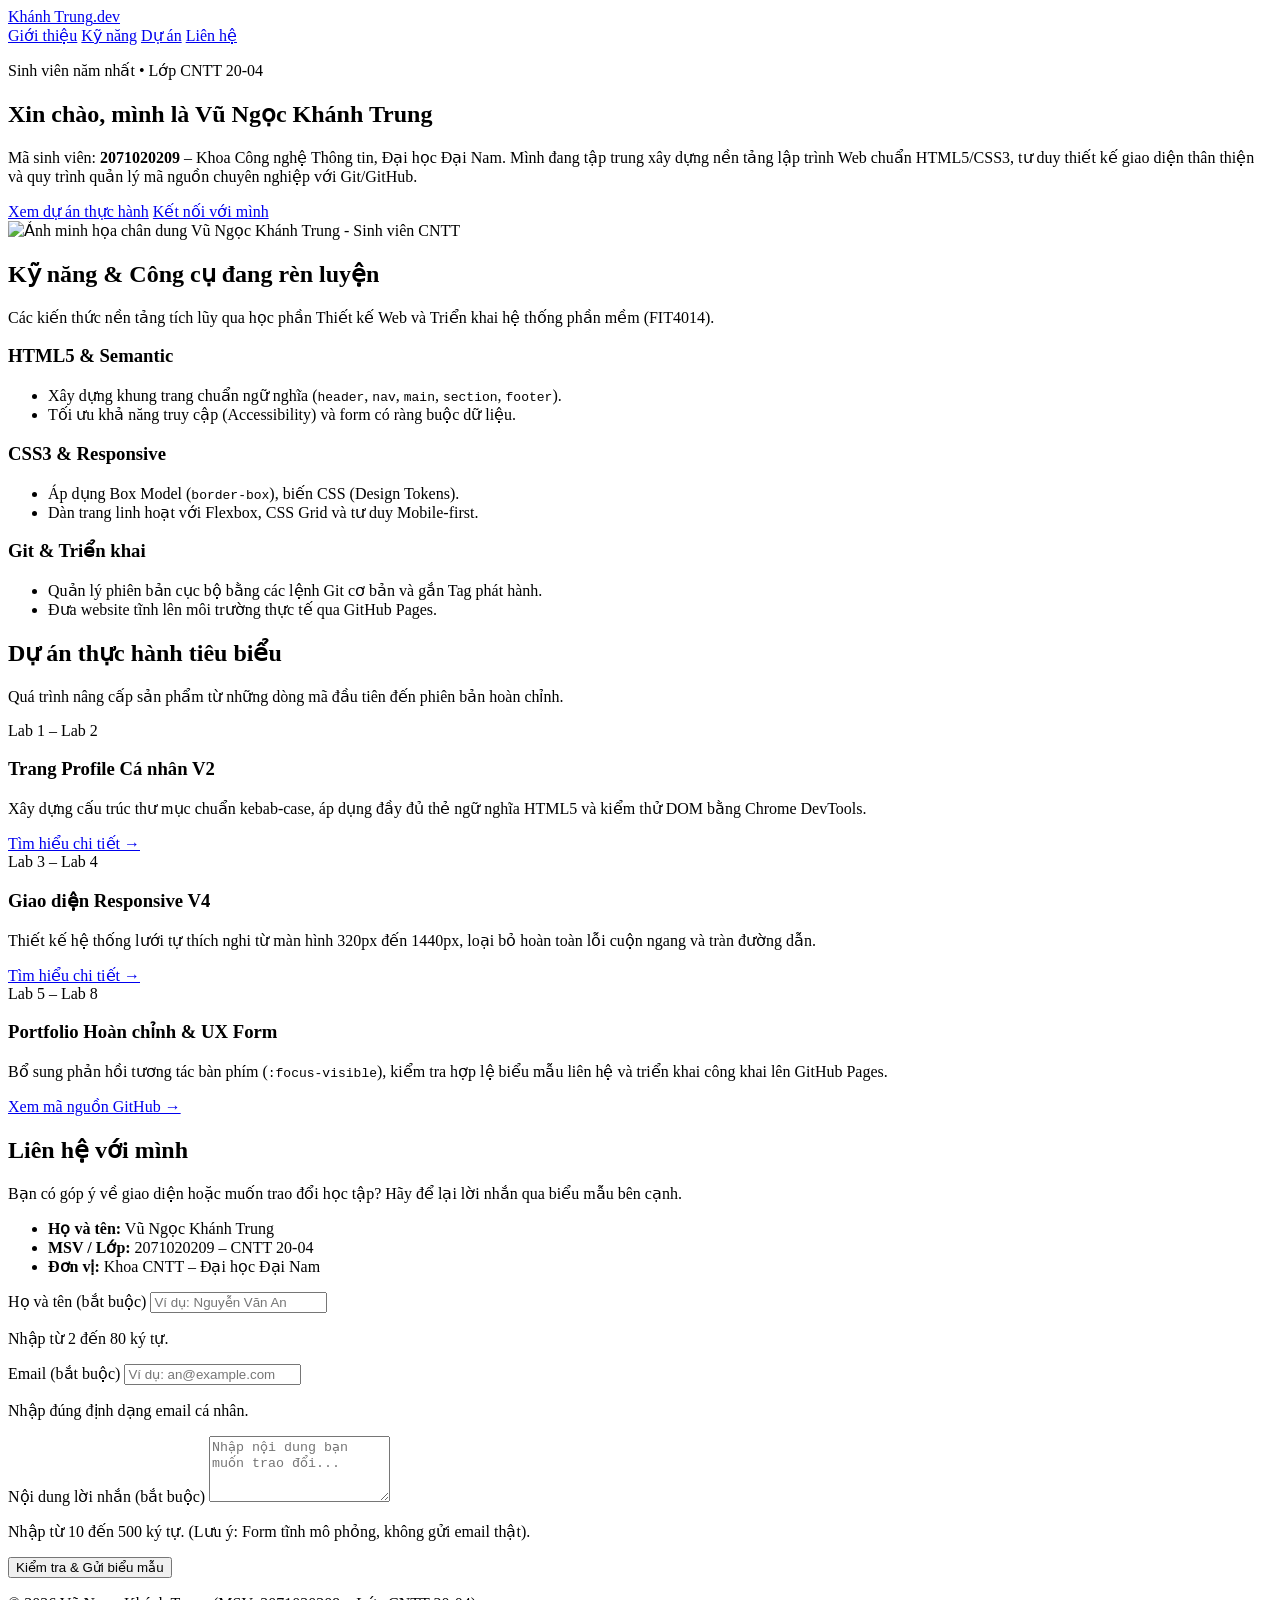
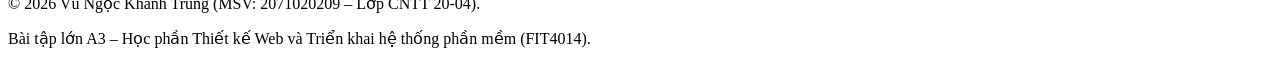
==== index.html @ afe4d945 "Add files via upload" ====
<!DOCTYPE html>
<html lang="vi">
<head>
  <meta charset="UTF-8">
  <meta name="viewport" content="width=device-width, initial-scale=1.0">
  <title>Vũ Ngọc Khánh Trung | Portfolio Sinh viên CNTT</title>
  <link rel="stylesheet" href="css/style.css">
</head>
<body>
  <!-- Vùng đầu trang & Điều hướng -->
  <header class="site-header">
    <div class="container header-inner">
      <a href="index.html" class="brand">Khánh Trung<span class="accent">.dev</span></a>
      <nav class="site-nav" aria-label="Điều hướng chính">
        <a href="#gioi-thieu">Giới thiệu</a>
        <a href="#ky-nang">Kỹ năng</a>
        <a href="#du-an">Dự án</a>
        <a href="#lien-he">Liên hệ</a>
      </nav>
    </div>
  </header>

  <!-- Vùng nội dung chính -->
  <main>
    <!-- Phần 1: Giới thiệu bản thân -->
    <section id="gioi-thieu" class="hero section">
      <div class="container hero-inner">
        <div class="hero-text">
          <p class="badge">Sinh viên năm nhất • Lớp CNTT 20-04</p>
          <h1>Xin chào, mình là Vũ Ngọc Khánh Trung</h1>
          <p class="lead">
            Mã sinh viên: <strong>2071020209</strong> – Khoa Công nghệ Thông tin, Đại học Đại Nam. 
            Mình đang tập trung xây dựng nền tảng lập trình Web chuẩn HTML5/CSS3, tư duy thiết kế giao diện thân thiện và quy trình quản lý mã nguồn chuyên nghiệp với Git/GitHub.
          </p>
          <div class="hero-actions">
            <a href="#du-an" class="button button-primary">Xem dự án thực hành</a>
            <a href="#lien-he" class="button button-outline">Kết nối với mình</a>
          </div>
        </div>
        <div class="hero-media">
          <img 
            src="assets/images/avatar.svg" 
            alt="Ảnh minh họa chân dung Vũ Ngọc Khánh Trung - Sinh viên CNTT" 
            width="240" 
            height="240" 
            class="avatar"
          >
        </div>
      </div>
    </section>

    <!-- Phần 2: Kỹ năng & Công cụ -->
    <section id="ky-nang" class="section bg-alt">
      <div class="container">
        <h2>Kỹ năng &amp; Công cụ đang rèn luyện</h2>
        <p class="section-desc">Các kiến thức nền tảng tích lũy qua học phần Thiết kế Web và Triển khai hệ thống phần mềm (FIT4014).</p>
        <div class="skills-grid">
          <article class="skill-box">
            <h3>HTML5 &amp; Semantic</h3>
            <ul>
              <li>Xây dựng khung trang chuẩn ngữ nghĩa (<code>header</code>, <code>nav</code>, <code>main</code>, <code>section</code>, <code>footer</code>).</li>
              <li>Tối ưu khả năng truy cập (Accessibility) và form có ràng buộc dữ liệu.</li>
            </ul>
          </article>
          <article class="skill-box">
            <h3>CSS3 &amp; Responsive</h3>
            <ul>
              <li>Áp dụng Box Model (<code>border-box</code>), biến CSS (Design Tokens).</li>
              <li>Dàn trang linh hoạt với Flexbox, CSS Grid và tư duy Mobile-first.</li>
            </ul>
          </article>
          <article class="skill-box">
            <h3>Git &amp; Triển khai</h3>
            <ul>
              <li>Quản lý phiên bản cục bộ bằng các lệnh Git cơ bản và gắn Tag phát hành.</li>
              <li>Đưa website tĩnh lên môi trường thực tế qua GitHub Pages.</li>
            </ul>
          </article>
        </div>
      </div>
    </section>

    <!-- Phần 3: Dự án tiêu biểu -->
    <section id="du-an" class="section">
      <div class="container">
        <h2>Dự án thực hành tiêu biểu</h2>
        <p class="section-desc">Quá trình nâng cấp sản phẩm từ những dòng mã đầu tiên đến phiên bản hoàn chỉnh.</p>
        
        <div class="projects-grid">
          <article class="card">
            <div class="card-body">
              <span class="tag">Lab 1 – Lab 2</span>
              <h3>Trang Profile Cá nhân V2</h3>
              <p>Xây dựng cấu trúc thư mục chuẩn kebab-case, áp dụng đầy đủ thẻ ngữ nghĩa HTML5 và kiểm thử DOM bằng Chrome DevTools.</p>
            </div>
            <div class="card-footer">
              <a href="#lien-he" class="card-link">Tìm hiểu chi tiết →</a>
            </div>
          </article>

          <article class="card">
            <div class="card-body">
              <span class="tag">Lab 3 – Lab 4</span>
              <h3>Giao diện Responsive V4</h3>
              <p>Thiết kế hệ thống lưới tự thích nghi từ màn hình 320px đến 1440px, loại bỏ hoàn toàn lỗi cuộn ngang và tràn đường dẫn.</p>
            </div>
            <div class="card-footer">
              <a href="#lien-he" class="card-link">Tìm hiểu chi tiết →</a>
            </div>
          </article>

          <article class="card">
            <div class="card-body">
              <span class="tag">Lab 5 – Lab 8</span>
              <h3>Portfolio Hoàn chỉnh &amp; UX Form</h3>
              <p>Bổ sung phản hồi tương tác bàn phím (<code>:focus-visible</code>), kiểm tra hợp lệ biểu mẫu liên hệ và triển khai công khai lên GitHub Pages.</p>
            </div>
            <div class="card-footer">
              <a href="https://github.com" target="_blank" rel="noopener" class="card-link">Xem mã nguồn GitHub →</a>
            </div>
          </article>
        </div>
      </div>
    </section>

    <!-- Phần 4: Biểu mẫu liên hệ tĩnh (Bài 5) -->
    <section id="lien-he" class="section bg-alt">
      <div class="container contact-wrapper">
        <div class="contact-info">
          <h2>Liên hệ với mình</h2>
          <p>Bạn có góp ý về giao diện hoặc muốn trao đổi học tập? Hãy để lại lời nhắn qua biểu mẫu bên cạnh.</p>
          <ul class="contact-list">
            <li><strong>Họ và tên:</strong> Vũ Ngọc Khánh Trung</li>
            <li><strong>MSV / Lớp:</strong> 2071020209 – CNTT 20-04</li>
            <li><strong>Đơn vị:</strong> Khoa CNTT – Đại học Đại Nam</li>
          </ul>
        </div>

        <form class="contact-form" action="ket-qua.html" method="get">
          <div class="form-group">
            <label for="fullname">Họ và tên (bắt buộc)</label>
            <input 
              type="text" 
              id="fullname" 
              name="fullname" 
              placeholder="Ví dụ: Nguyễn Văn An"
              autocomplete="name"
              required 
              minlength="2" 
              maxlength="80"
              aria-describedby="fullname-help"
            >
            <p id="fullname-help" class="help">Nhập từ 2 đến 80 ký tự.</p>
          </div>

          <div class="form-group">
            <label for="email">Email (bắt buộc)</label>
            <input 
              type="email" 
              id="email" 
              name="email" 
              placeholder="Ví dụ: an@example.com"
              autocomplete="email"
              required 
              aria-describedby="email-help"
            >
            <p id="email-help" class="help">Nhập đúng định dạng email cá nhân.</p>
          </div>

          <div class="form-group">
            <label for="message">Nội dung lời nhắn (bắt buộc)</label>
            <textarea 
              id="message" 
              name="message" 
              rows="4" 
              placeholder="Nhập nội dung bạn muốn trao đổi..."
              required 
              minlength="10" 
              maxlength="500"
              aria-describedby="message-help"
            ></textarea>
            <p id="message-help" class="help">Nhập từ 10 đến 500 ký tự. (Lưu ý: Form tĩnh mô phỏng, không gửi email thật).</p>
          </div>

          <button type="submit" class="button button-primary button-full">Kiểm tra &amp; Gửi biểu mẫu</button>
        </form>
      </div>
    </section>
  </main>

  <!-- Vùng chân trang -->
  <footer class="site-footer">
    <div class="container footer-inner">
      <p>© 2026 Vũ Ngọc Khánh Trung (MSV: 2071020209 – Lớp CNTT 20-04).</p>
      <p class="footer-note">Bài tập lớn A3 – Học phần Thiết kế Web và Triển khai hệ thống phần mềm (FIT4014).</p>
    </div>
  </footer>
</body>
</html>
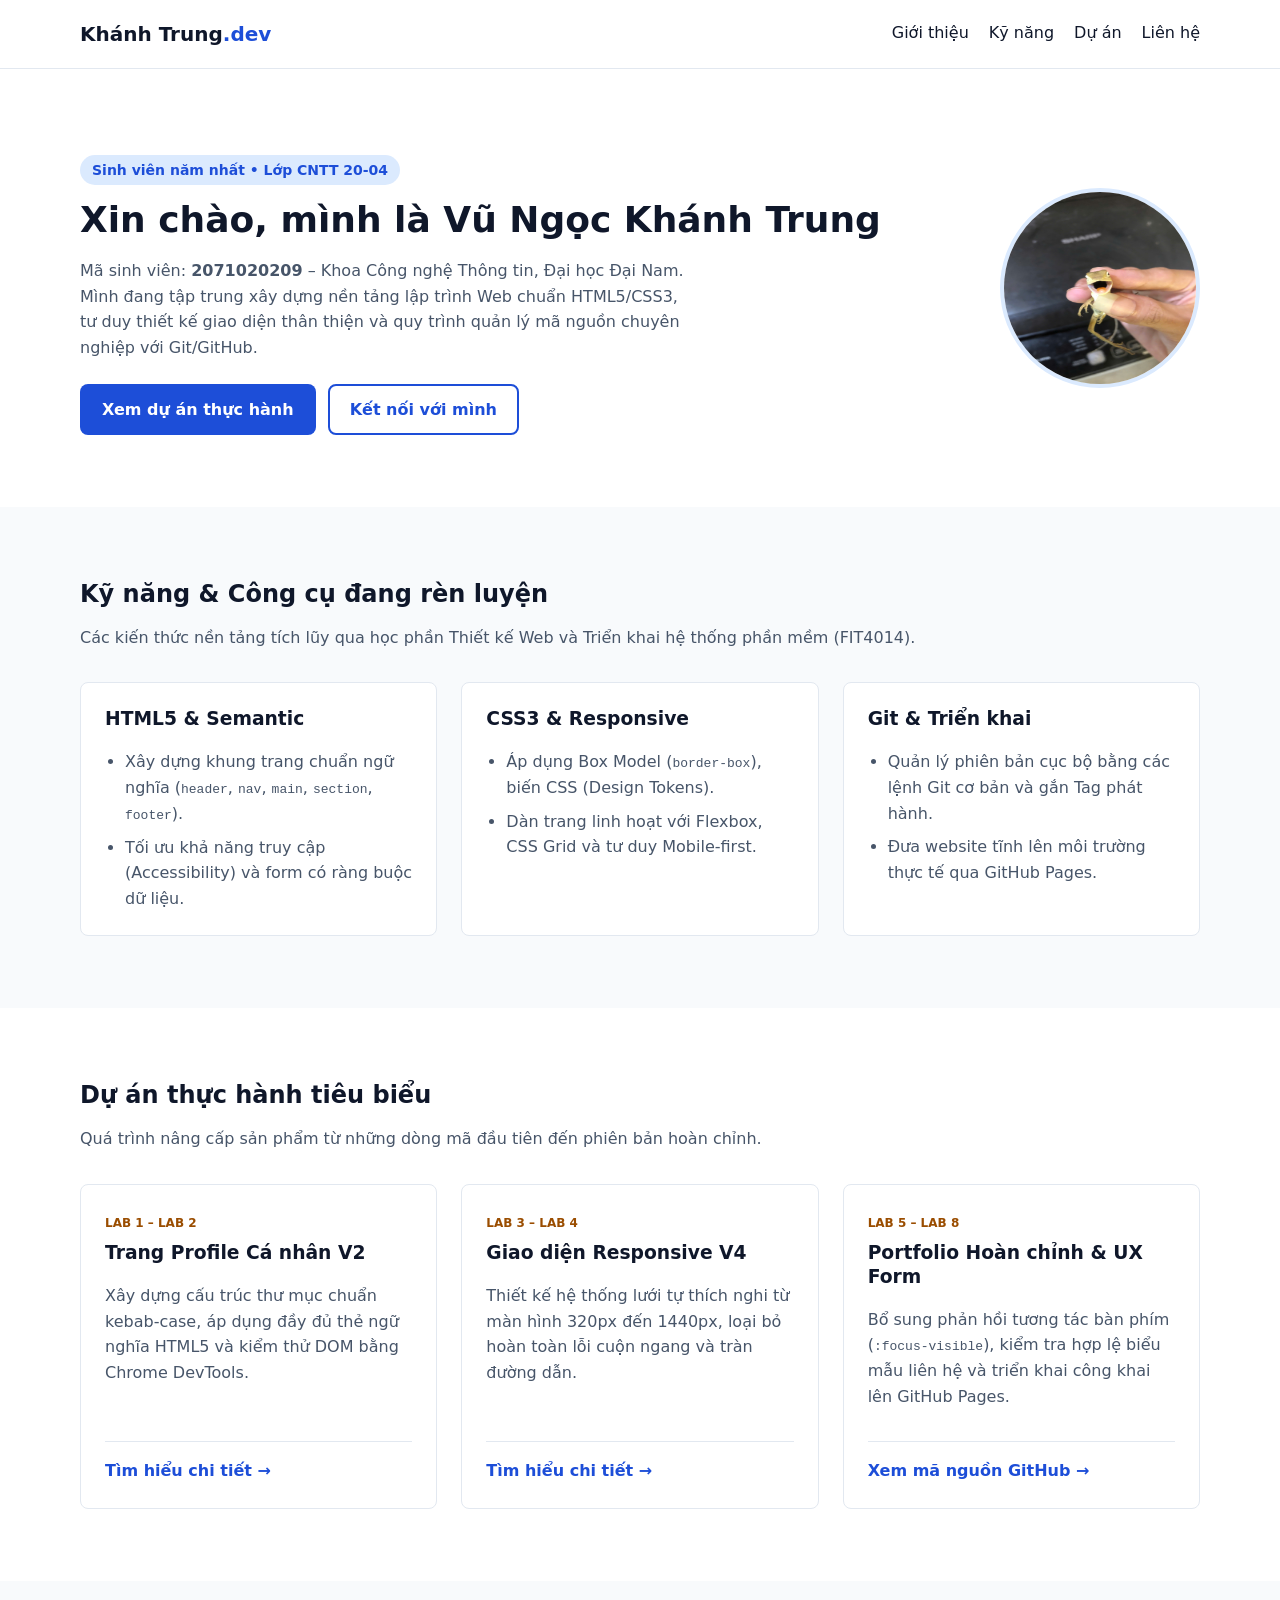
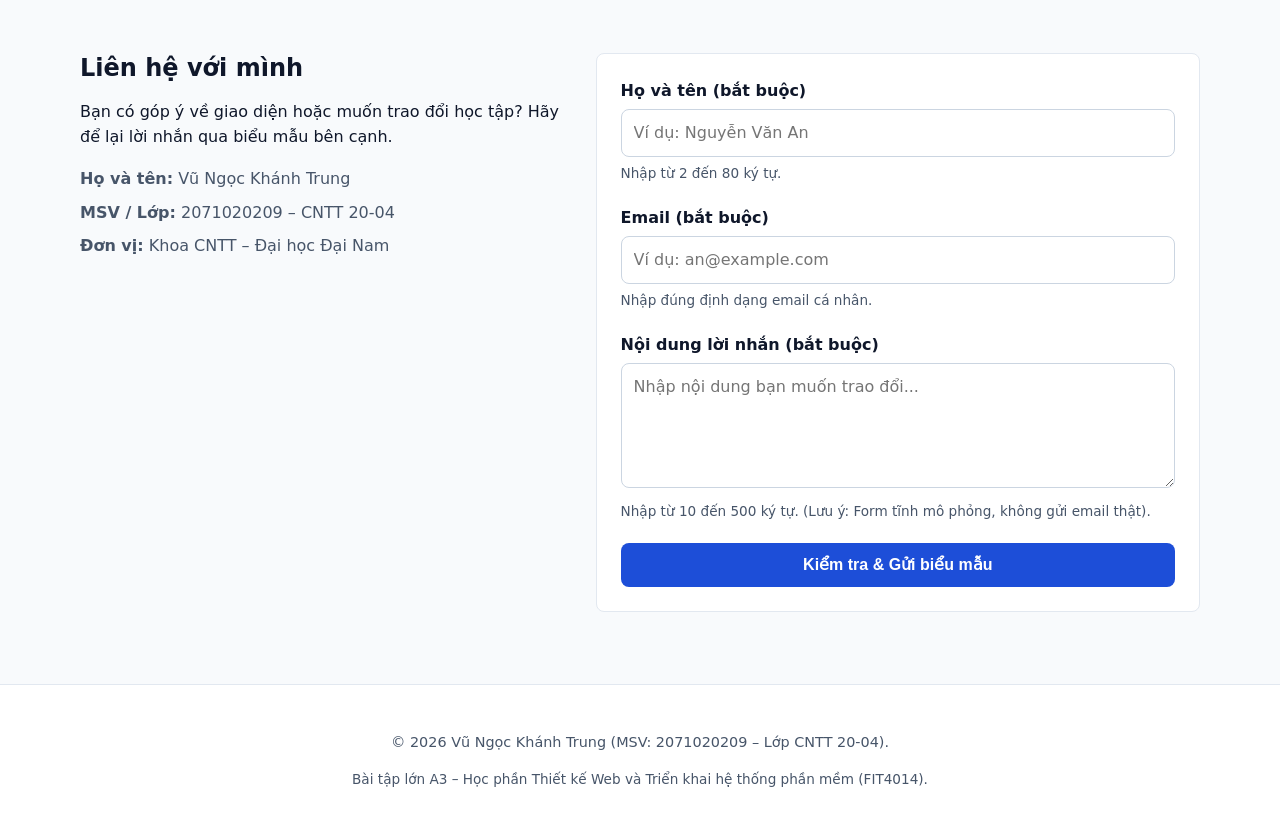
==== commit 18cdeb7c: "avata" ====
--- a/index.html
+++ b/index.html
@@ -39,7 +39,7 @@
         </div>
         <div class="hero-media">
           <img 
-            src="assets/images/avatar.svg" 
+            src="assets/1795439229838_829164862783708076_6927148817482715919_2db88b4cdbc7940e49c81410821d31d1.jpg" 
             alt="Ảnh minh họa chân dung Vũ Ngọc Khánh Trung - Sinh viên CNTT" 
             width="240" 
             height="240" 
--- a/css/style.css
+++ b/css/style.css
@@ -0,0 +1,459 @@
+/* 1. Thiết lập nền tảng & Design Tokens */
+:root {
+  --bg-page: #ffffff;
+  --bg-alt: #f8fafc;
+  --text-main: #0f172a;
+  --text-muted: #475569;
+  --primary: #1d4ed8;
+  --primary-hover: #1e40af;
+  --accent: #d97706;
+  --border: #e2e8f0;
+  --error: #b91c1c;
+  --radius: 0.5rem;
+}
+
+[id] {
+  scroll-margin-top: 6rem;
+}
+
+*, *::before, *::after {
+  box-sizing: border-box;
+}
+
+html {
+  scroll-behavior: smooth;
+}
+
+body {
+  margin: 0;
+  font-family: system-ui, -apple-system, "Segoe UI", Roboto, sans-serif;
+  line-height: 1.6;
+  color: var(--text-main);
+  background-color: var(--bg-page);
+}
+
+.skip-link {
+  position: absolute;
+  left: 1rem;
+  top: -5rem;
+  z-index: 20;
+  padding: 0.65rem 1rem;
+  color: #ffffff;
+  background-color: var(--primary);
+  border-radius: var(--radius);
+  font-weight: 700;
+}
+
+.skip-link:focus {
+  top: 1rem;
+}
+
+img {
+  display: block;
+  max-width: 100%;
+  height: auto;
+}
+
+/* Trạng thái Focus rõ ràng khi điều hướng bàn phím (Bài 5) */
+a:focus-visible,
+button:focus-visible,
+input:focus-visible,
+textarea:focus-visible {
+  outline: 3px solid var(--accent);
+  outline-offset: 3px;
+}
+
+/* 2. Khung chứa linh hoạt (Bài 4) */
+.container {
+  width: 100%;
+  max-width: 72rem;
+  margin-inline: auto;
+  padding-inline: 1rem;
+}
+
+.section {
+  padding-block: 3rem;
+}
+
+.bg-alt {
+  background-color: var(--bg-alt);
+}
+
+h1, h2, h3 {
+  line-height: 1.25;
+  margin-top: 0;
+}
+
+h1 {
+  font-size: 1.875rem;
+  margin-bottom: 1rem;
+}
+
+h2 {
+  font-size: 1.5rem;
+  margin-bottom: 0.5rem;
+}
+
+.section-desc {
+  color: var(--text-muted);
+  margin-bottom: 2rem;
+}
+
+/* 3. Header & Navigation (Flexbox wrap chống tràn ở 320px) */
+.site-header {
+  background-color: var(--bg-page);
+  border-bottom: 1px solid var(--border);
+  position: sticky;
+  top: 0;
+  z-index: 10;
+}
+
+.header-inner {
+  display: flex;
+  flex-wrap: wrap;
+  justify-content: space-between;
+  align-items: center;
+  gap: 0.75rem 1.5rem;
+  padding-block: 1rem;
+}
+
+.brand {
+  font-size: 1.25rem;
+  font-weight: 700;
+  color: var(--text-main);
+  text-decoration: none;
+}
+
+.brand .accent {
+  color: var(--primary);
+}
+
+.site-nav {
+  display: flex;
+  flex-wrap: wrap;
+  gap: 0.5rem 1.25rem;
+}
+
+.site-nav a {
+  color: var(--text-main);
+  text-decoration: none;
+  font-weight: 500;
+  padding-block: 0.25rem;
+  border-bottom: 2px solid transparent;
+  transition: color 180ms ease, border-color 180ms ease;
+}
+
+.site-nav a:hover {
+  color: var(--primary);
+  border-bottom-color: var(--primary);
+}
+
+/* 4. Hero Section (Mobile-first: 1 cột, ảnh nằm trên chữ) */
+.hero-inner {
+  display: flex;
+  flex-direction: column-reverse;
+  align-items: flex-start;
+  gap: 1.5rem;
+}
+
+.badge {
+  display: inline-block;
+  background-color: #dbeafe;
+  color: var(--primary);
+  font-size: 0.875rem;
+  font-weight: 600;
+  padding: 0.25rem 0.75rem;
+  border-radius: 999px;
+  margin-bottom: 0.75rem;
+}
+
+.lead {
+  color: var(--text-muted);
+  max-width: 60ch;
+  margin-bottom: 1.5rem;
+}
+
+.avatar {
+  width: 150px;
+  height: 150px;
+  border-radius: 50%;
+  border: 4px solid #dbeafe;
+  background-color: #eff6ff;
+}
+
+.hero-actions {
+  display: flex;
+  flex-wrap: wrap;
+  gap: 0.75rem;
+}
+
+/* 5. Buttons & Transitions (Bài 5) */
+.button {
+  display: inline-block;
+  padding: 0.65rem 1.25rem;
+  font-size: 1rem;
+  font-weight: 600;
+  text-decoration: none;
+  border-radius: var(--radius);
+  border: 2px solid transparent;
+  cursor: pointer;
+  transition: background-color 180ms ease, color 180ms ease, transform 180ms ease;
+}
+
+.button:active:not(:disabled) {
+  transform: translateY(1px);
+}
+
+.button-primary {
+  background-color: var(--primary);
+  color: #ffffff;
+}
+
+.button-primary:hover {
+  background-color: var(--primary-hover);
+}
+
+.button-outline {
+  border-color: var(--primary);
+  color: var(--primary);
+  background-color: transparent;
+}
+
+.button-outline:hover {
+  background-color: #eff6ff;
+}
+
+.button-full {
+  width: 100%;
+}
+
+/* 6. Grid Kỹ năng & Dự án (Mobile-first: 1 cột) */
+.skills-grid,
+.projects-grid {
+  display: grid;
+  grid-template-columns: 1fr;
+  gap: 1.5rem;
+}
+
+.skill-box,
+.card {
+  min-width: 0; /* Ngăn Grid item tràn khi nội dung dài */
+  background-color: var(--bg-page);
+  border: 1px solid var(--border);
+  border-radius: var(--radius);
+  padding: 1.5rem;
+}
+
+.skill-box ul {
+  padding-left: 1.25rem;
+  margin-bottom: 0;
+  color: var(--text-muted);
+}
+
+.skill-box li + li {
+  margin-top: 0.5rem;
+}
+
+/* Card dự án có hiệu ứng nâng nhẹ */
+.card {
+  display: flex;
+  flex-direction: column;
+  justify-content: space-between;
+  transition: transform 180ms ease, box-shadow 180ms ease;
+}
+
+.card:hover,
+.card:focus-within {
+  transform: translateY(-4px);
+  box-shadow: 0 10px 15px -3px rgba(0, 0, 0, 0.08);
+}
+
+.tag {
+  display: inline-block;
+  font-size: 0.75rem;
+  font-weight: 700;
+  text-transform: uppercase;
+  color: #9a4d00;
+  margin-bottom: 0.5rem;
+}
+
+.card p {
+  color: var(--text-muted);
+}
+
+.card-footer {
+  margin-top: 1rem;
+  padding-top: 1rem;
+  border-top: 1px solid var(--border);
+}
+
+.card-link {
+  color: var(--primary);
+  font-weight: 600;
+  text-decoration: none;
+  overflow-wrap: anywhere; /* Chống tràn URL dài ở 320px */
+}
+
+.card-link:hover {
+  text-decoration: underline;
+}
+
+/* 7. Form liên hệ & UX Validation (Bài 5) */
+.contact-wrapper {
+  display: grid;
+  grid-template-columns: 1fr;
+  gap: 2rem;
+}
+
+.contact-list {
+  list-style: none;
+  padding: 0;
+  color: var(--text-muted);
+}
+
+.contact-list li + li {
+  margin-top: 0.5rem;
+}
+
+.contact-form {
+  background-color: var(--bg-page);
+  padding: 1.5rem;
+  border: 1px solid var(--border);
+  border-radius: var(--radius);
+}
+
+.form-group {
+  margin-bottom: 1.25rem;
+}
+
+label {
+  display: block;
+  font-weight: 600;
+  margin-bottom: 0.35rem;
+}
+
+input,
+textarea {
+  width: 100%;
+  padding: 0.65rem 0.75rem;
+  font: inherit;
+  border: 1px solid #cbd5e1;
+  border-radius: var(--radius);
+  background-color: #ffffff;
+}
+
+/* Chỉ báo lỗi sau khi người dùng tương tác (Bài 5) */
+input:user-invalid,
+textarea:user-invalid {
+  border: 2px solid var(--error);
+}
+
+input:invalid:not(:placeholder-shown),
+textarea:invalid:not(:placeholder-shown) {
+  border: 2px solid var(--error);
+}
+
+.help {
+  font-size: 0.85rem;
+  color: var(--text-muted);
+  margin: 0.35rem 0 0;
+}
+
+/* Trang kết quả mô phỏng */
+.result-box {
+  max-width: 40rem;
+  margin-inline: auto;
+  padding: clamp(1rem, 4vw, 2rem);
+  border: 1px solid var(--border);
+  border-radius: var(--radius);
+  background-color: var(--bg-alt);
+}
+
+.submitted-data {
+  display: grid;
+  grid-template-columns: minmax(7rem, 0.35fr) 1fr;
+  gap: 0.5rem 1rem;
+  margin: 1.25rem 0;
+  padding: 1rem;
+  background-color: #ffffff;
+  border: 1px solid var(--border);
+  border-radius: var(--radius);
+  overflow-wrap: anywhere;
+}
+
+.submitted-data dt {
+  font-weight: 700;
+}
+
+.submitted-data dd {
+  margin: 0;
+  color: var(--text-muted);
+  white-space: pre-wrap;
+}
+
+.notice {
+  background-color: #fef3c7;
+  padding: 1rem;
+  border-radius: var(--radius);
+  border-left: 4px solid var(--accent);
+}
+
+/* 8. Footer */
+.site-footer {
+  border-top: 1px solid var(--border);
+  padding-block: 2rem;
+  text-align: center;
+  color: var(--text-muted);
+  font-size: 0.9rem;
+}
+
+.footer-note {
+  margin-top: 0.25rem;
+  font-size: 0.85rem;
+}
+
+/* =========================================================
+   9. MEDIA QUERIES (Tăng dần từ nhỏ đến lớn - Bài 4)
+   ========================================================= */
+
+/* B1 = 640px (Đủ chỗ cho 2 cột card: 2*280 + 24 + 2*24 = 632px -> 640px) */
+@media (min-width: 640px) {
+  h1 {
+    font-size: 2.25rem;
+  }
+
+  .hero-inner {
+    flex-direction: row;
+    align-items: center;
+    justify-content: space-between;
+    gap: 2rem;
+  }
+
+  .avatar {
+    width: 200px;
+    height: 200px;
+    flex-shrink: 0;
+  }
+
+  .skills-grid,
+  .projects-grid {
+    grid-template-columns: repeat(2, minmax(0, 1fr));
+  }
+}
+
+/* B2 = 960px (Đủ chỗ cho 3 cột card: 3*280 + 2*24 + 2*24 = 936px -> 960px) */
+@media (min-width: 960px) {
+  .section {
+    padding-block: 4.5rem;
+  }
+
+  .skills-grid,
+  .projects-grid {
+    grid-template-columns: repeat(3, minmax(0, 1fr));
+  }
+
+  .contact-wrapper {
+    grid-template-columns: 1fr 1.25fr;
+    align-items: start;
+  }
+}
